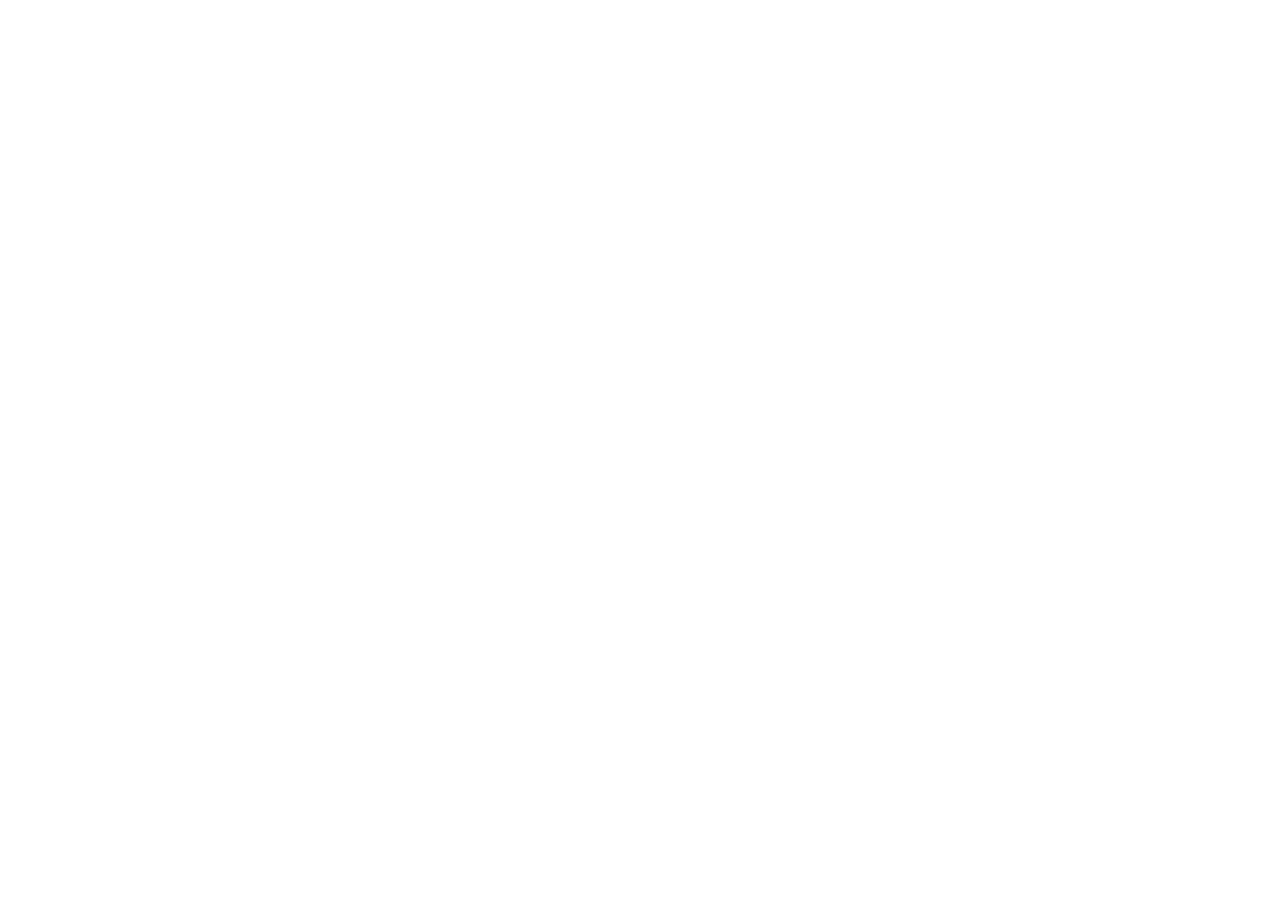
==== index.html @ c4bb0779 "first commit" ====
<!DOCTYPE html>
<html lang="en">
<head>
    <meta charset="UTF-8">
    <meta name="viewport" content="width=device-width, initial-scale=1.0">
    <title>Document</title>
</head>
<body>
    <header>

    </header>
    <main>
        <section>

        </section>
    </main>
    <footer>
        
    </footer>
</body>
</html>
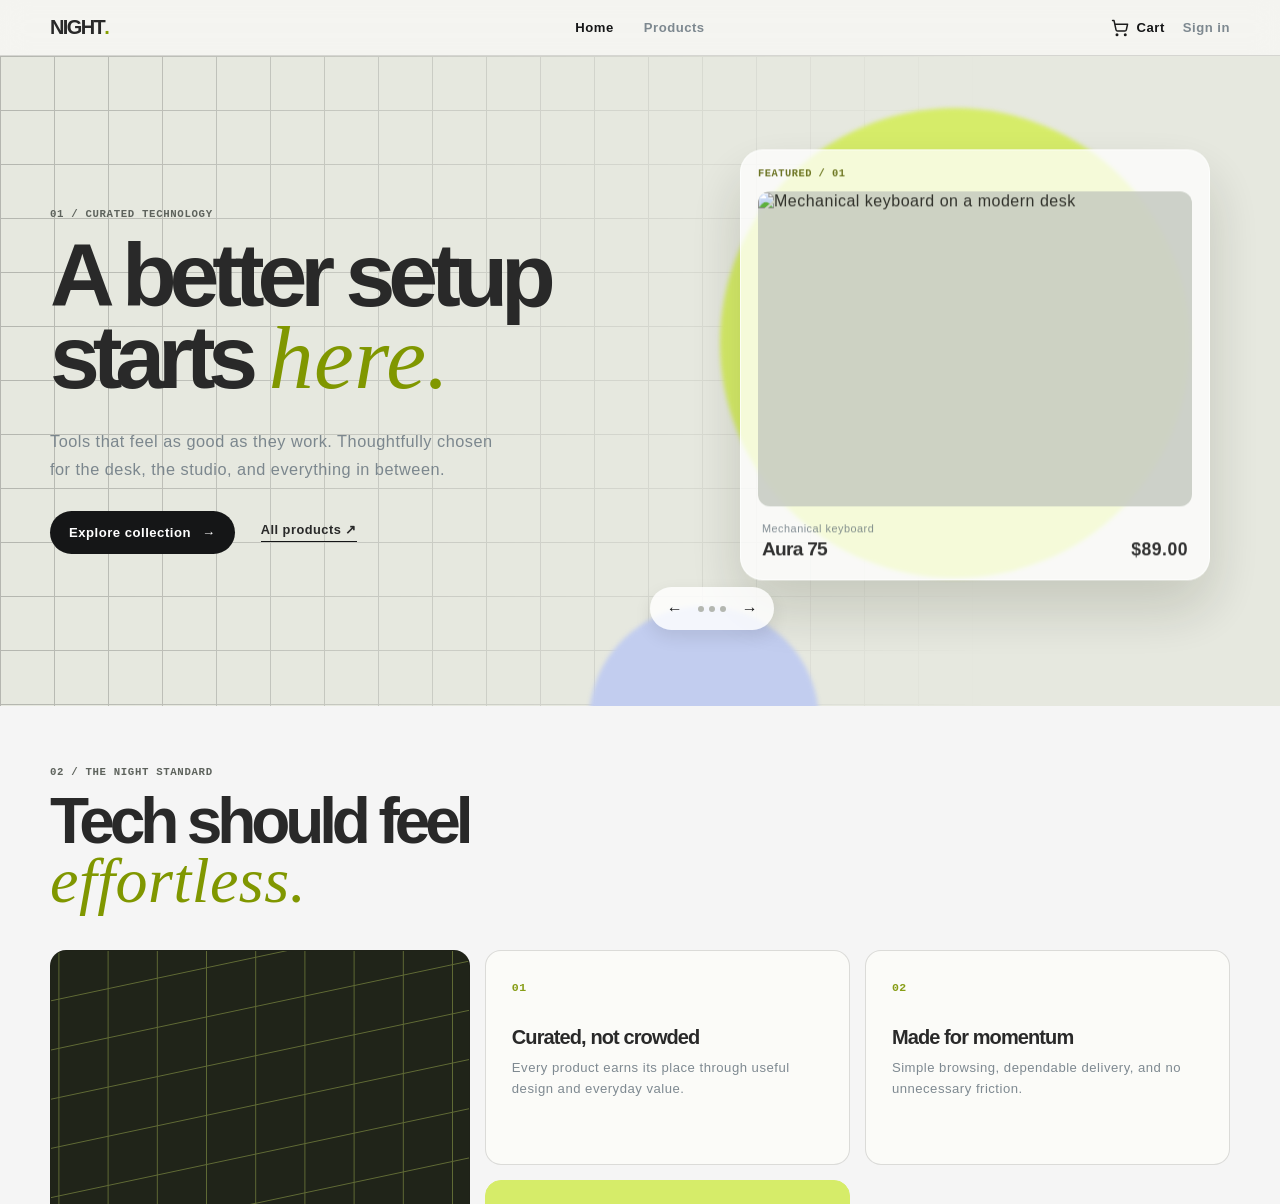
==== commit b24af926: "final commit" ====
--- a/index.html
+++ b/index.html
@@ -5,17 +5,6 @@
     <meta name="viewport" content="width=device-width, initial-scale=1.0">
     <title>Document</title>
 </head>
-<body>
-    <header>
-
-    </header>
-    <main>
-        <section>
-
-        </section>
-    </main>
-    <footer>
-        
-    </footer>
+<body onload="window.location.href='/pages/homepage'">
 </body>
 </html>
